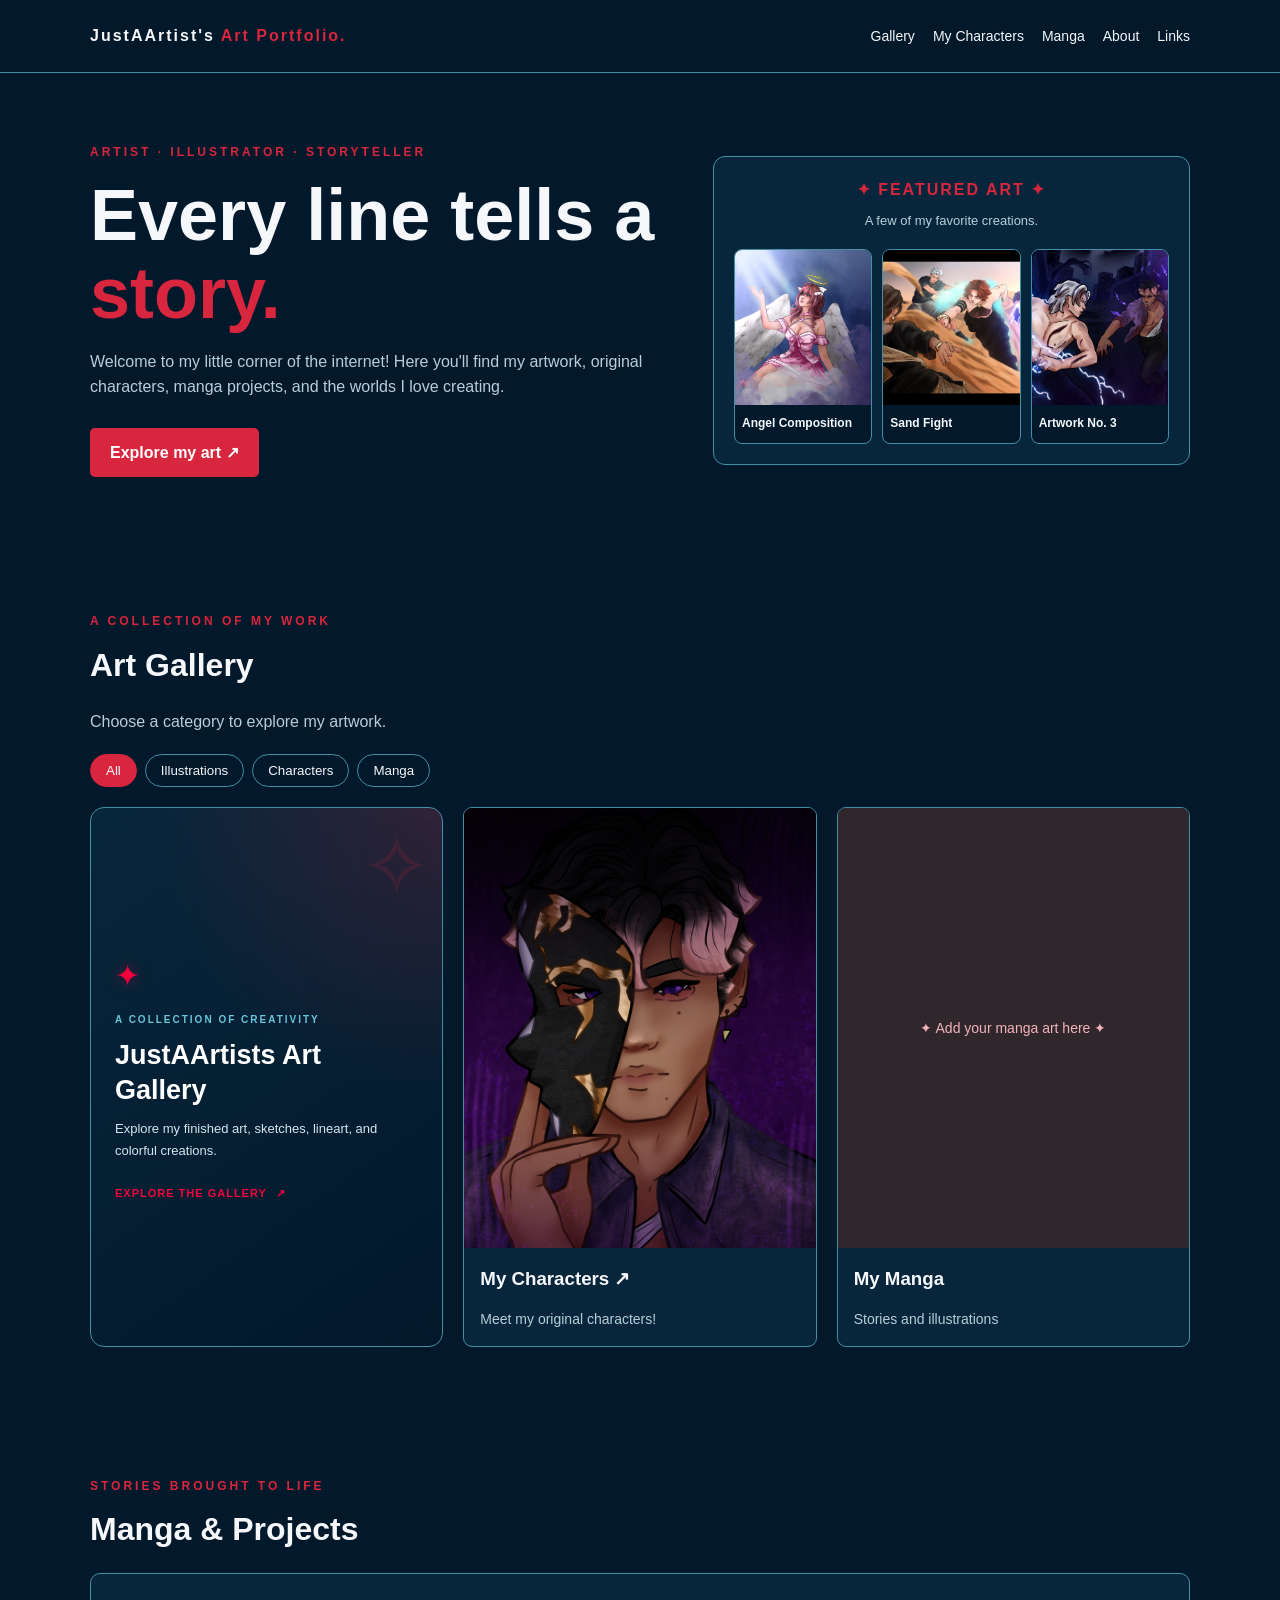
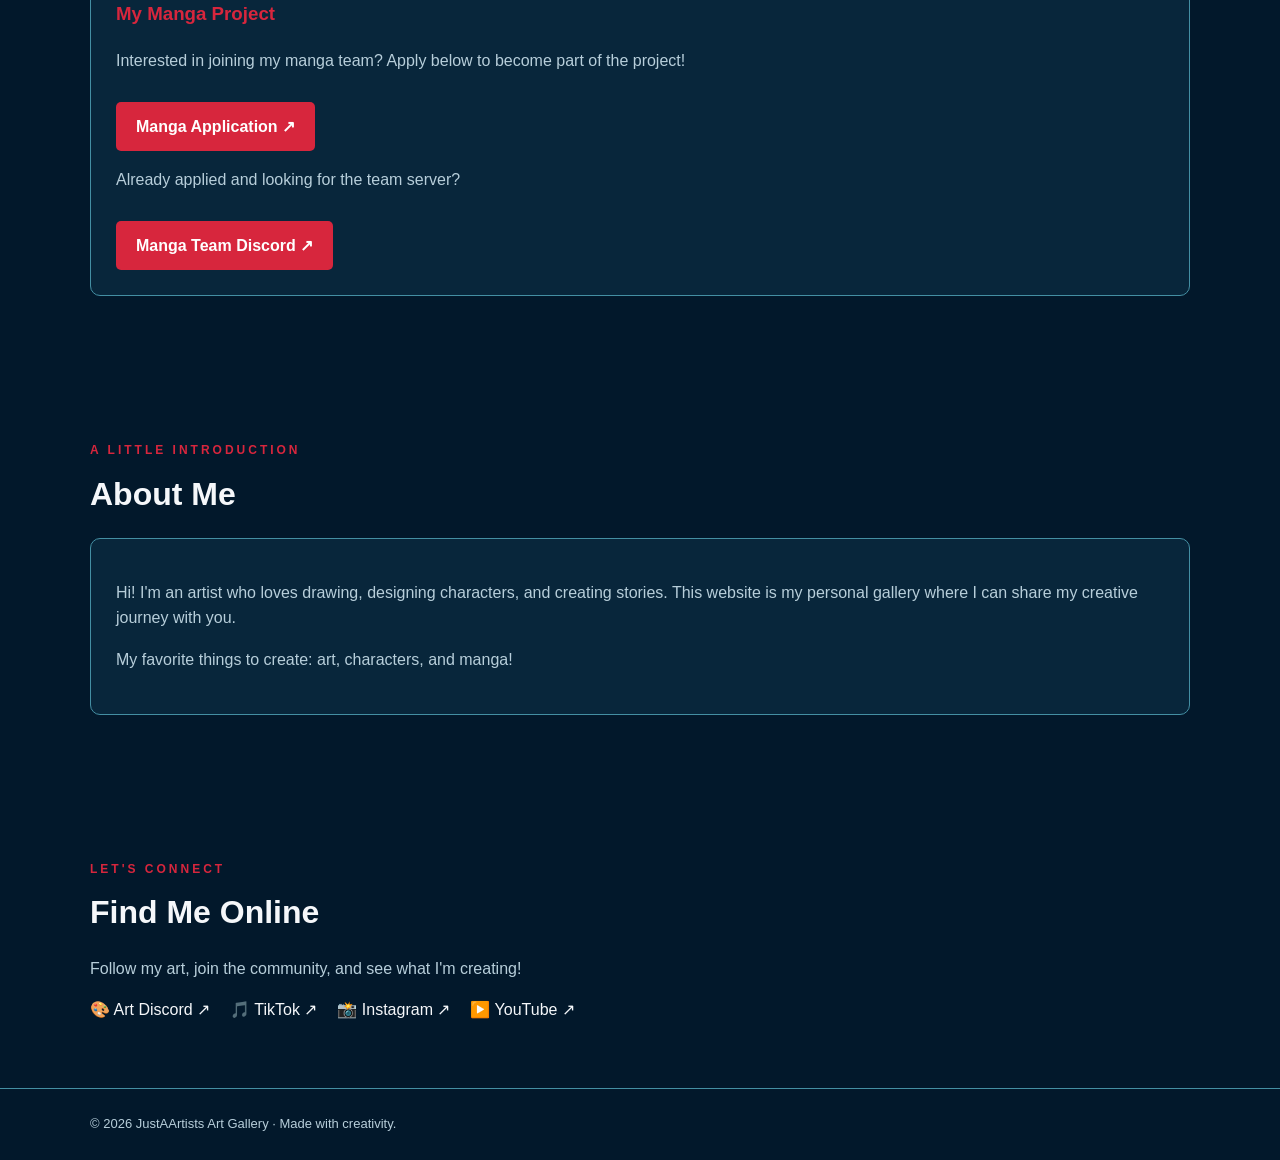
==== index.html @ 16847f3c "Initial commit" ====
<!DOCTYPE html>
<html lang="en">
<head>
  <meta charset="UTF-8">
  <meta name="viewport" content="width=device-width, initial-scale=1">
  <title>JustAArtists Art Gallery</title>

  <style>
    :root {
      --background: #02182B;
      --card: #08263B;
      --text: #F5F7FA;
      --muted: #B7CEDA;
      --red: #D7263D;
      --border: #448FA3;
      --accent: #68C5DB;

      --sky-blue: #68C5DB;
      --pacific-cyan: #448FA3;
      --dodger-blue: #0197F6;
      --classic-crimson: #D7263D;
      --prussian-blue: #02182B;
      --bright-crimson: #F2003C;
      --dark-red: #7C0A02;
      --vivid-red: #ED2939;
      --deep-burgundy: #58111A;
    }

    * {
      box-sizing: border-box;
    }

    html {
      scroll-behavior: smooth;
    }

    body {
      margin: 0;
      background: var(--background);
      color: var(--text);
      font-family: Arial, sans-serif;
      line-height: 1.6;
    }

    a {
      color: inherit;
      text-decoration: none;
    }

    .container {
      width: 90%;
      max-width: 1100px;
      margin: auto;
    }

    header {
      position: sticky;
      top: 0;
      z-index: 10;
      background: var(--background);
      border-bottom: 1px solid var(--border);
    }

    nav {
      min-height: 72px;
      display: flex;
      align-items: center;
      justify-content: space-between;
      gap: 20px;
    }

    .logo {
      font-weight: bold;
      letter-spacing: 2px;
    }

    .logo span,
    .red {
      color: var(--red);
    }

    .nav-links {
      display: flex;
      flex-wrap: wrap;
      gap: 18px;
      font-size: 14px;
    }

    .nav-links a:hover,
    .socials a:hover {
      color: var(--red);
    }

    .hero {
      min-height: 430px;
      padding-top: 70px;
      padding-bottom: 70px;
      display: grid;
      grid-template-columns: 1.1fr 0.9fr;
      align-items: center;
      gap: 40px;
    }

    .eyebrow {
      color: var(--red);
      text-transform: uppercase;
      letter-spacing: 3px;
      font-size: 12px;
      font-weight: bold;
    }

    h1 {
      font-size: clamp(42px, 7vw, 72px);
      line-height: 1.08;
      margin: 15px 0;
    }

    h2 {
      font-size: 32px;
      margin: 8px 0 18px;
    }

    h3 {
      margin-top: 0;
    }

    p {
      color: var(--muted);
    }

    .button {
      display: inline-block;
      padding: 12px 20px;
      margin-top: 12px;
      border-radius: 5px;
      background: var(--red);
      color: white;
      font-weight: bold;
    }

    .button:hover {
      opacity: 0.85;
    }

    /* Featured artwork on the homepage */
    .hero-art {
      min-height: 300px;
      padding: 20px;
      border: 1px solid var(--border);
      border-radius: 12px;
      background: var(--card);
      display: flex;
      align-items: center;
      justify-content: center;
      text-align: center;
    }

    .featured-content {
      width: 100%;
      min-width: 0;
    }

    .featured-title {
      font-weight: bold;
      letter-spacing: 2px;
    }

    .featured-subtitle {
      margin: 8px 0 18px;
      font-size: 13px;
    }

    .featured-grid {
      display: grid;
      grid-template-columns: repeat(3, minmax(0, 1fr));
      gap: 10px;
      text-align: left;
    }

    .featured-card {
      display: block;
      min-width: 0;
      overflow: hidden;
      border: 1px solid var(--border);
      border-radius: 8px;
      background: var(--background);
      transition: transform 0.2s ease, border-color 0.2s ease;
    }

    .featured-card:hover {
      transform: translateY(-4px);
      border-color: var(--red);
    }

    .featured-card img {
      display: block;
      width: 100%;
      height: 155px;
      object-fit: cover;
    }

    .featured-card span {
      display: block;
      padding: 9px 7px;
      color: var(--text);
      font-size: 12px;
      font-weight: bold;
      overflow-wrap: anywhere;
    }

    /* Main gallery section */
    section {
      padding: 65px 0;
      scroll-margin-top: 75px;
    }

    .section-heading {
      margin-bottom: 25px;
    }

    .filters {
      display: flex;
      flex-wrap: wrap;
      gap: 8px;
      margin: 20px 0;
    }

    .filters button {
      padding: 8px 15px;
      color: var(--text);
      background: transparent;
      border: 1px solid var(--border);
      border-radius: 20px;
      cursor: pointer;
    }

    .filters button.active,
    .filters button:hover {
      background: var(--red);
      border-color: var(--red);
    }

    .gallery {
      display: grid;
      grid-template-columns: repeat(3, minmax(0, 1fr));
      gap: 20px;
      align-items: stretch;
    }

    .art-card {
      min-width: 0;
      overflow: hidden;
      background: var(--card);
      border: 1px solid var(--border);
      border-radius: 9px;
    }

    .art-card[hidden] {
      display: none;
    }

    .art-image {
      aspect-ratio: 4 / 5;
      display: flex;
      align-items: center;
      justify-content: center;
      padding: 20px;
      text-align: center;
      background: #30272d;
      color: #f2b2bc;
    }

    .art-image span {
      font-size: 14px;
    }

    .art-info {
      padding: 16px;
    }

    .art-info h3 {
      margin: 0;
    }

    .art-info p {
      margin-bottom: 0;
      font-size: 14px;
    }

    /* JustAArtists Art Gallery link card */
    .dictionary-card {
      display: flex;
      flex-direction: column;
      align-items: flex-start;
      justify-content: center;
      min-width: 0;
      min-height: 100%;
      padding: 24px;
      color: var(--text);
      background:
        radial-gradient(
          circle at 100% 0%,
          rgba(215, 38, 61, 0.2),
          transparent 45%
        ),
        linear-gradient(145deg, #08263B, #02182B);
      border: 1px solid var(--border);
      border-radius: 14px;
      position: relative;
      overflow: hidden;
      transition:
        transform 0.25s ease,
        border-color 0.25s ease,
        box-shadow 0.25s ease;
    }

    .dictionary-card::after {
      content: "✧";
      position: absolute;
      right: 10px;
      top: 8px;
      font-size: 85px;
      line-height: 1.2;
      color: var(--red);
      opacity: 0.15;
      pointer-events: none;
    }

    .dictionary-card:hover {
      transform: translateY(-5px);
      border-color: var(--bright-crimson);
      box-shadow: 0 8px 25px rgba(242, 0, 60, 0.2);
    }

    .dictionary-card:focus-visible {
      outline: 2px solid var(--accent);
      outline-offset: 4px;
    }

    .dictionary-icon {
      color: var(--bright-crimson);
      font-size: 30px;
      margin-bottom: 12px;
      text-shadow: 0 0 15px rgba(242, 0, 60, 0.5);
    }

    .dictionary-label {
      color: var(--accent);
      font-size: 10px;
      font-weight: bold;
      letter-spacing: 2px;
    }

    .dictionary-card h3 {
      color: #FFFFFF;
      font-size: clamp(20px, 2.2vw, 27px);
      line-height: 1.3;
      overflow-wrap: anywhere;
      margin: 10px 0;
    }

    .dictionary-card p {
      color: #D5E5EF;
      font-size: 13px;
      line-height: 1.7;
      margin: 0 0 22px;
    }

    .dictionary-link {
      color: var(--bright-crimson);
      font-size: 11px;
      font-weight: bold;
      letter-spacing: 1px;
    }

    .dictionary-link span {
      display: inline-block;
      margin-left: 5px;
      transition: transform 0.2s ease;
    }

    .dictionary-card:hover .dictionary-link span {
      transform: translate(4px, -3px);
    }

    .project {
      padding: 25px;
      margin-bottom: 15px;
      border: 1px solid var(--border);
      border-radius: 10px;
      background: var(--card);
    }

    .socials {
      display: flex;
      flex-wrap: wrap;
      gap: 20px;
    }

    footer {
      padding: 25px 0;
      border-top: 1px solid var(--border);
      color: var(--muted);
      font-size: 13px;
    }

    @media (max-width: 700px) {
      nav {
        padding: 16px 0;
        align-items: flex-start;
        flex-direction: column;
      }

      .hero {
        grid-template-columns: 1fr;
        padding-top: 45px;
      }

      .gallery {
        grid-template-columns: repeat(2, minmax(0, 1fr));
        gap: 12px;
      }
    }

    @media (max-width: 500px) {
      .featured-grid {
        grid-template-columns: 1fr;
      }

      .featured-card img {
        height: 220px;
      }
    }

    @media (max-width: 430px) {
      .gallery {
        grid-template-columns: 1fr;
      }
    }
  </style>
</head>

<body>
  <header>
    <nav class="container">
      <a class="logo" href="#home">JustAArtist's <span>Art Portfolio.</span></a>

      <div class="nav-links">
        <a href="#gallery">Gallery</a>
        <a href="characters.html">My Characters</a>
        <a href="#manga">Manga</a>
        <a href="#about">About</a>
        <a href="#links">Links</a>
      </div>
    </nav>
  </header>

  <main>
    <section class="hero container" id="home">
      <div>
        <div class="eyebrow">Artist · Illustrator · Storyteller</div>

        <h1>Every line tells a <span class="red">story.</span></h1>

        <p>
          Welcome to my little corner of the internet!
          Here you'll find my artwork, original characters,
          manga projects, and the worlds I love creating.
        </p>

        <a class="button" href="#gallery">Explore my art ↗</a>
      </div>

      <div class="hero-art">
        <div class="featured-content">
          <div class="red featured-title">✦ FEATURED ART ✦</div>
          <p class="featured-subtitle">A few of my favorite creations.</p>

          <div class="featured-grid">
            <a class="featured-card" href="artwork.html">
              <img src="images/angelcomp.webp" alt="Angel composition artwork">
              <span>Angel Composition</span>
            </a>

            <a class="featured-card" href="artwork.html">
              <img src="images/sand%20fight.webp" alt="Sand fight artwork">
              <span>Sand Fight</span>
            </a>

            <a class="featured-card" href="artwork.html">
              <img src="images/IMG_4587.webp" alt="Featured artwork">
              <span>Artwork No. 3</span>
            </a>
          </div>
        </div>
      </div>
    </section>

    <section class="container" id="gallery">
      <div class="eyebrow">A collection of my work</div>
      <h2>Art Gallery</h2>
      <p>Choose a category to explore my artwork.</p>

      <div class="filters">
        <button class="active" data-filter="all">All</button>
        <button data-filter="art">Illustrations</button>
        <button data-filter="oc">Characters</button>
        <button data-filter="manga">Manga</button>
      </div>

      <div class="gallery">

        <a href="artwork.html" class="dictionary-card" data-category="art">
          <span class="dictionary-icon">✦</span>
          <span class="dictionary-label">A COLLECTION OF CREATIVITY</span>
          <h3>JustAArtists Art Gallery</h3>
          <p>Explore my finished art, sketches, lineart, and colorful creations.</p>
          <span class="dictionary-link">EXPLORE THE GALLERY <span>↗</span></span>
        </a>

        <a href="characters.html" class="art-card" data-category="oc" style="text-decoration: none; color: inherit; display: block;">
          <div class="art-image" style="padding: 0;">
            <img
              src="images/my-oc.png.webp"
              alt="My original character artwork"
              style="width: 100%; height: 100%; object-fit: cover; display: block;"
            >
          </div>
          <div class="art-info">
            <h3>My Characters ↗</h3>
            <p>Meet my original characters!</p>
          </div>
        </a>

        <article class="art-card" data-category="manga">
          <div class="art-image">
            <span>✦ Add your manga art here ✦</span>
          </div>
          <div class="art-info">
            <h3>My Manga</h3>
            <p>Stories and illustrations</p>
          </div>
        </article>

      </div>
    </section>

    <section class="container" id="manga">
      <div class="eyebrow">Stories brought to life</div>
      <h2>Manga & Projects</h2>

      <div class="project">
        <h3 class="red">My Manga Project</h3>

        <p>
          Interested in joining my manga team?
          Apply below to become part of the project!
        </p>

        <a
          class="button"
          href="https://docs.google.com/forms/d/e/1FAIpQLSfQSU0e-mc-p4hLrnikleN2dvdGvgxf13A6XtRKxFYkV7ySkw/viewform?usp=header"
          target="_blank"
          rel="noopener noreferrer"
        >
          Manga Application ↗
        </a>

        <p>Already applied and looking for the team server?</p>

        <a
          class="button"
          href="https://discord.gg/raSsnyus7G"
          target="_blank"
          rel="noopener noreferrer"
        >
          Manga Team Discord ↗
        </a>
      </div>
    </section>

    <section class="container" id="about">
      <div class="eyebrow">A little introduction</div>
      <h2>About Me</h2>

      <div class="project">
        <p>
          Hi! I'm an artist who loves drawing, designing characters,
          and creating stories. This website is my personal gallery
          where I can share my creative journey with you.
        </p>
        <p>My favorite things to create: art, characters, and manga!</p>
      </div>
    </section>

    <section class="container" id="links">
      <div class="eyebrow">Let's connect</div>
      <h2>Find Me Online</h2>

      <p>
        Follow my art, join the community, and see what I'm creating!
      </p>

      <div class="socials">
        <a
          href="https://discord.gg/HhaFEVPvSy"
          target="_blank"
          rel="noopener noreferrer"
        >
          🎨 Art Discord ↗
        </a>

        <a
          href="https://www.tiktok.com/@justaartistxo?is_from_webapp=1&sender_device=pc"
          target="_blank"
          rel="noopener noreferrer"
        >
          🎵 TikTok ↗
        </a>

        <a
          href="https://www.instagram.com/justaarrist/?hl=en"
          target="_blank"
          rel="noopener noreferrer"
        >
          📸 Instagram ↗
        </a>

        <a
          href="https://www.youtube.com/@JustAArtist_XO"
          target="_blank"
          rel="noopener noreferrer"
        >
          ▶️ YouTube ↗
        </a>
      </div>
    </section>
  </main>

  <footer>
    <div class="container">
      © <span id="year"></span> JustAArtists Art Gallery · Made with creativity.
    </div>
  </footer>

  <script>
    const buttons = document.querySelectorAll("[data-filter]");
    const cards = document.querySelectorAll(".gallery [data-category]");

    buttons.forEach(button => {
      button.addEventListener("click", () => {
        const category = button.dataset.filter;

        buttons.forEach(item => item.classList.remove("active"));
        button.classList.add("active");

        cards.forEach(card => {
          card.hidden =
            category !== "all" &&
            card.dataset.category !== category;
        });
      });
    });

    document.getElementById("year").textContent =
      new Date().getFullYear();
  </script>
</body>
</html>
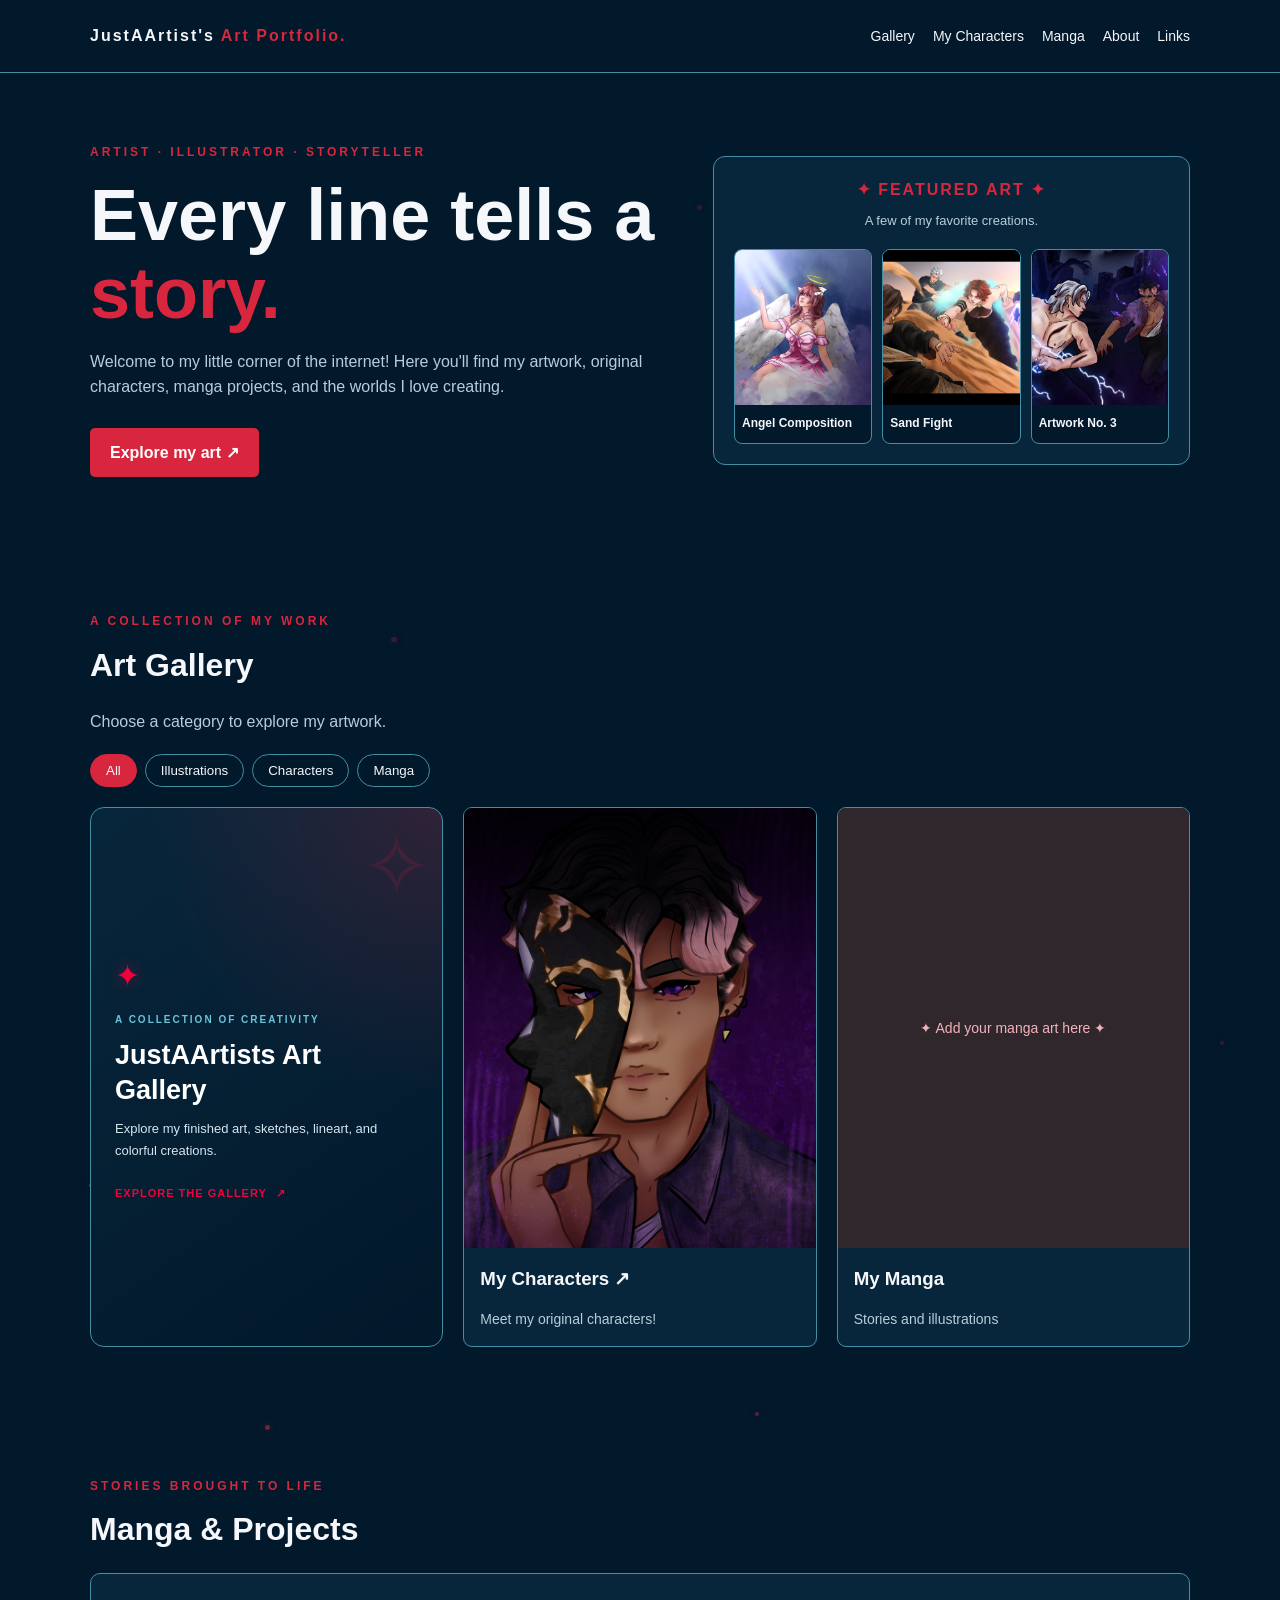
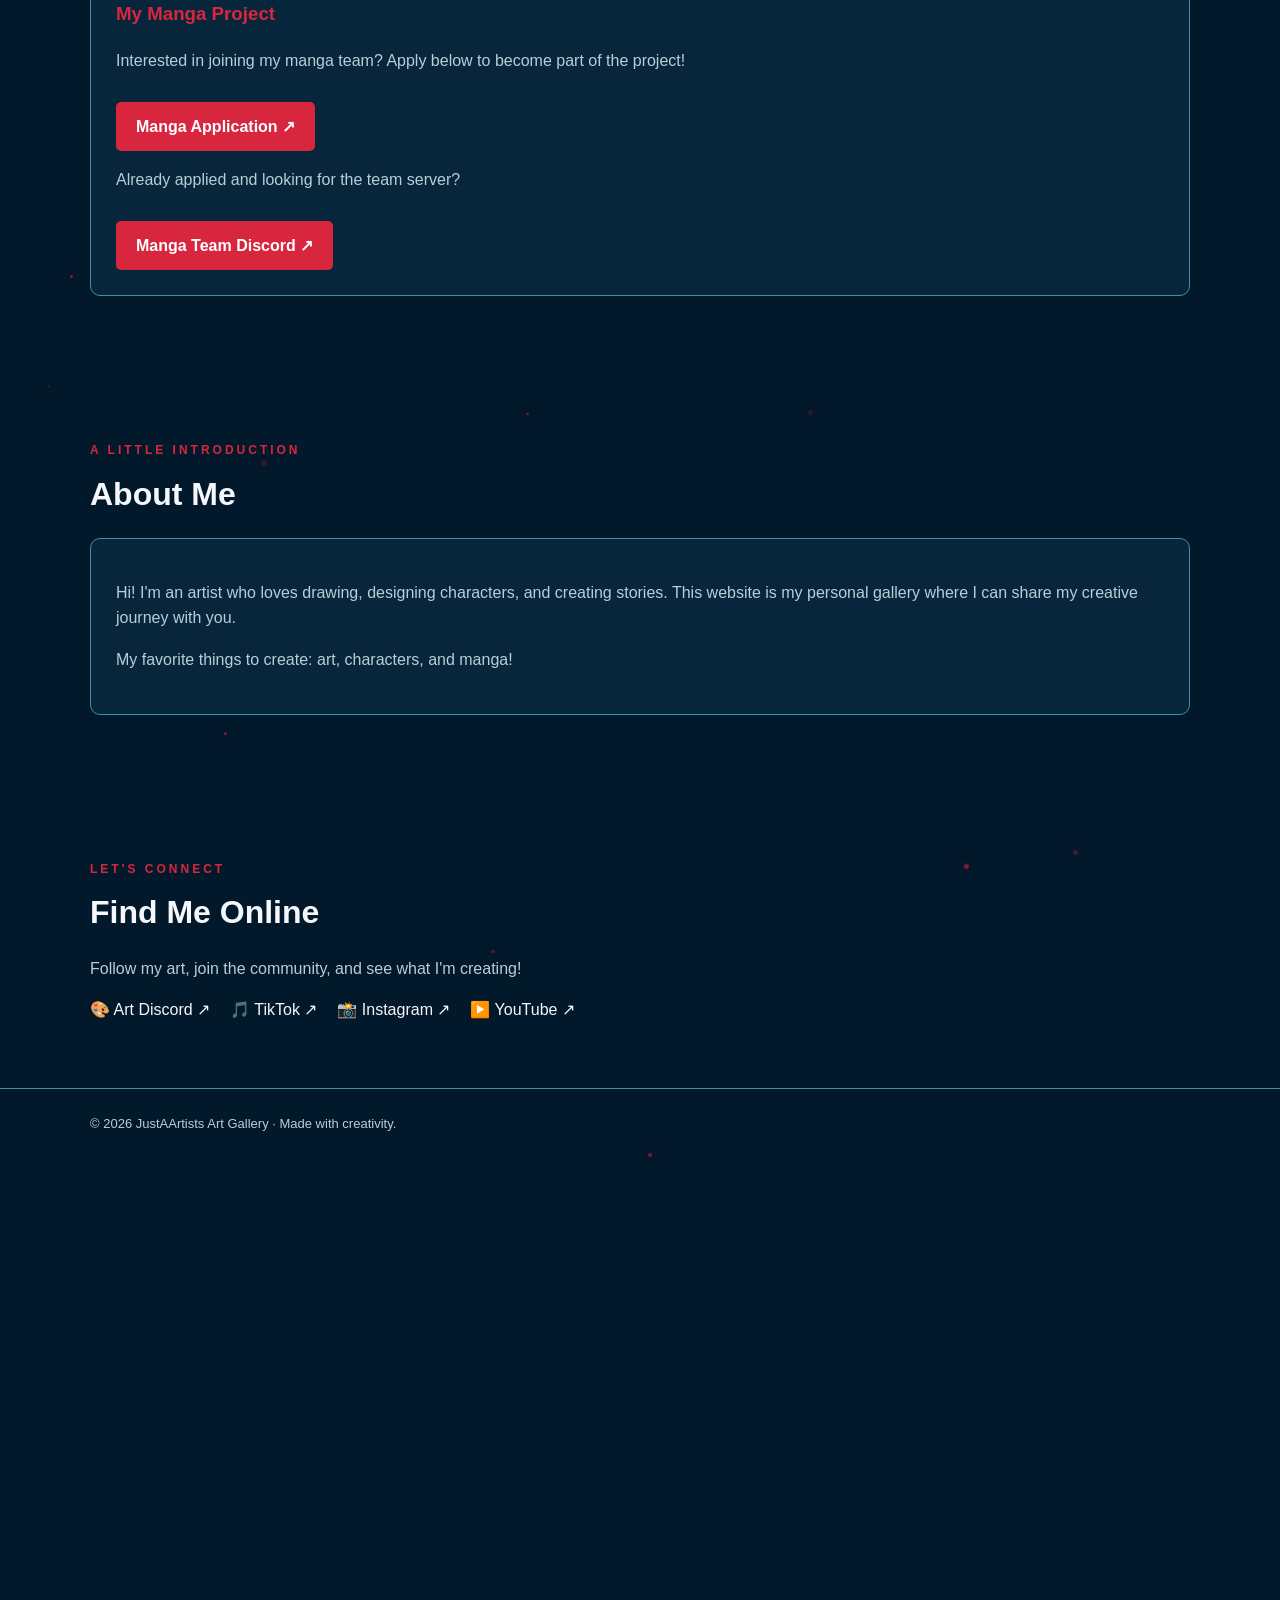
==== commit d73b1720: "Add crimson page transitions" ====
--- a/index.html
+++ b/index.html
@@ -438,6 +438,178 @@
         grid-template-columns: 1fr;
       }
     }
+    
+/* ===== JUSTAARTIST ANIMATIONS ===== */
+
+/* Artwork cards gently lift and glow */
+.art-card,
+.artwork-card,
+.gallery-item,
+.featured-grid > *,
+.hero-art {
+  transition:
+    transform 0.3s ease,
+    box-shadow 0.3s ease,
+    filter 0.3s ease;
+}
+
+@media (hover: hover) {
+  .art-card:hover,
+  .artwork-card:hover,
+  .gallery-item:hover,
+  .featured-grid > *:hover,
+  .hero-art:hover {
+    transform: translateY(-6px) scale(1.02);
+    box-shadow: 0 8px 28px rgba(215, 38, 61, 0.28);
+  }
+}
+
+/* Crimson glow for buttons */
+button,
+.btn,
+.button,
+a.button {
+  transition:
+    box-shadow 0.3s ease,
+    transform 0.3s ease,
+    background-color 0.3s ease;
+}
+
+@media (hover: hover) {
+  button:hover,
+  .btn:hover,
+  .button:hover,
+  a.button:hover {
+    box-shadow: 0 0 18px rgba(215, 38, 61, 0.45);
+    transform: translateY(-2px);
+  }
+}
+
+/* Smooth entrance when scrolling */
+.reveal-on-scroll {
+  opacity: 0;
+  transform: translateY(22px);
+  transition:
+    opacity 0.7s ease,
+    transform 0.7s ease;
+}
+
+.reveal-on-scroll.is-visible {
+  opacity: 1;
+  transform: translateY(0);
+}
+
+/* Respect visitors who prefer reduced motion */
+@media (prefers-reduced-motion: reduce) {
+  *,
+  *::before,
+  *::after {
+    animation-duration: 0.01ms !important;
+    animation-iteration-count: 1 !important;
+    scroll-behavior: auto !important;
+    transition-duration: 0.01ms !important;
+  }
+
+  .reveal-on-scroll {
+    opacity: 1;
+    transform: none;
+  }
+}
+
+@keyframes crimsonFloat {
+  0% {
+    transform: translate3d(0, 15vh, 0);
+  }
+  50% {
+    transform: translate3d(18px, -8vh, 0);
+  }
+  100% {
+    transform: translate3d(-12px, -30vh, 0);
+  }
+}
+
+
+/* ===== SMOOTH CRIMSON PAGE TRANSITION ===== */
+
+#page-transition {
+  position: fixed;
+  inset: 0;
+  z-index: 99999;
+  pointer-events: none;
+  background:
+    radial-gradient(circle at 50% 50%,
+      rgba(215, 38, 61, 0.22),
+      transparent 55%),
+    #02182B;
+
+  transform: translateY(100%);
+  visibility: hidden;
+  transition:
+    transform 0.55s cubic-bezier(0.76, 0, 0.24, 1),
+    visibility 0s linear 0.55s;
+}
+
+#page-transition::after {
+  content: "";
+  position: absolute;
+  inset: -20%;
+  background: radial-gradient(
+    ellipse at center,
+    rgba(215, 38, 61, 0.35),
+    transparent 60%
+  );
+  transform: scale(0.65);
+  opacity: 0;
+  transition:
+    transform 0.65s ease,
+    opacity 0.45s ease;
+}
+
+#page-transition.active {
+  transform: translateY(0);
+  visibility: visible;
+  transition:
+    transform 0.55s cubic-bezier(0.76, 0, 0.24, 1),
+    visibility 0s;
+}
+
+#page-transition.active::after {
+  transform: scale(1.15);
+  opacity: 1;
+}
+
+/* New page arrives smoothly */
+
+body.page-entering {
+  animation: pageArrive 0.75s cubic-bezier(0.22, 1, 0.36, 1) both;
+}
+
+@keyframes pageArrive {
+  from {
+    opacity: 0;
+    transform: translateY(18px) scale(0.99);
+    filter: blur(3px);
+  }
+
+  to {
+    opacity: 1;
+    transform: translateY(0) scale(1);
+    filter: blur(0);
+  }
+}
+
+@media (prefers-reduced-motion: reduce) {
+  #page-transition,
+  #page-transition::after {
+    transition: none !important;
+  }
+
+  body.page-entering {
+    animation: none !important;
+  }
+}
+
+
   </style>
 </head>
 
@@ -666,5 +838,152 @@
     document.getElementById("year").textContent =
       new Date().getFullYear();
   </script>
+  
+<script>
+// ===== SCROLL FADE-IN =====
+document.addEventListener("DOMContentLoaded", () => {
+  const items = document.querySelectorAll(
+    "section, .featured-content, .featured-grid, .hero-art, .art-card, .artwork-card, .gallery-item"
+  );
+
+  // If reduced motion is preferred, show everything immediately.
+  if (window.matchMedia("(prefers-reduced-motion: reduce)").matches) {
+    return;
+  }
+
+  // Older browsers without IntersectionObserver should show everything.
+  if (!("IntersectionObserver" in window)) {
+    return;
+  }
+
+  const observer = new IntersectionObserver((entries) => {
+    entries.forEach((entry) => {
+      if (entry.isIntersecting) {
+        entry.target.classList.add("is-visible");
+        observer.unobserve(entry.target);
+      }
+    });
+  }, {
+    threshold: 0.12
+  });
+
+  items.forEach((item) => {
+    item.classList.add("reveal-on-scroll");
+    observer.observe(item);
+  });
+});
+</script>
+
+<script>
+// ===== FLOATING CRIMSON PARTICLES =====
+document.addEventListener("DOMContentLoaded", () => {
+  if (window.matchMedia("(prefers-reduced-motion: reduce)").matches) {
+    return;
+  }
+
+  const layer = document.createElement("div");
+  layer.id = "crimson-particles";
+  layer.setAttribute("aria-hidden", "true");
+
+  Object.assign(layer.style, {
+    position: "fixed",
+    inset: "0",
+    overflow: "hidden",
+    pointerEvents: "none",
+    zIndex: "0"
+  });
+
+  // Keep the website content above the particles.
+  document.body.insertBefore(layer, document.body.firstChild);
+
+  for (let i = 0; i < 24; i++) {
+    const particle = document.createElement("span");
+
+    const size = Math.random() * 4 + 2;
+    const duration = Math.random() * 12 + 10;
+    const delay = Math.random() * -20;
+
+    Object.assign(particle.style, {
+      position: "absolute",
+      left: Math.random() * 100 + "%",
+      top: Math.random() * 100 + "%",
+      width: size + "px",
+      height: size + "px",
+      borderRadius: "50%",
+      background: "#D7263D",
+      boxShadow: "0 0 10px rgba(215, 38, 61, 0.7)",
+      opacity: String(Math.random() * 0.45 + 0.15),
+      animation: `crimsonFloat ${duration}s ${delay}s linear infinite`
+    });
+
+    layer.appendChild(particle);
+  }
+});
+</script>
+
+
+<script>
+document.addEventListener("DOMContentLoaded", () => {
+  // Animate the arrival on every page
+  if (!window.matchMedia("(prefers-reduced-motion: reduce)").matches) {
+    document.body.classList.add("page-entering");
+  }
+
+  // Create the transition overlay
+  let overlay = document.getElementById("page-transition");
+
+  if (!overlay) {
+    overlay = document.createElement("div");
+    overlay.id = "page-transition";
+    overlay.setAttribute("aria-hidden", "true");
+    document.body.appendChild(overlay);
+  }
+
+  document.addEventListener("click", (event) => {
+    const link = event.target.closest("a");
+
+    if (!link || !link.href) return;
+
+    if (
+      event.defaultPrevented ||
+      event.button !== 0 ||
+      event.metaKey ||
+      event.ctrlKey ||
+      event.shiftKey ||
+      event.altKey ||
+      link.target === "_blank" ||
+      link.hasAttribute("download")
+    ) return;
+
+    const destination = new URL(link.href, location.href);
+
+    // Leave external links and non-HTML links alone
+    if (destination.origin !== location.origin) return;
+    if (!/\.html?$/i.test(destination.pathname)) return;
+
+    // Don't animate links that only jump to a section
+    if (
+      destination.pathname === location.pathname &&
+      destination.search === location.search &&
+      destination.hash
+    ) return;
+
+    if (window.matchMedia("(prefers-reduced-motion: reduce)").matches) {
+      location.href = destination.href;
+      return;
+    }
+
+    event.preventDefault();
+    overlay.classList.add("active");
+
+    // Wait for the outgoing animation to finish
+    setTimeout(() => {
+      location.href = destination.href;
+    }, 550);
+  });
+});
+</script>
+
+
 </body>
 </html>
